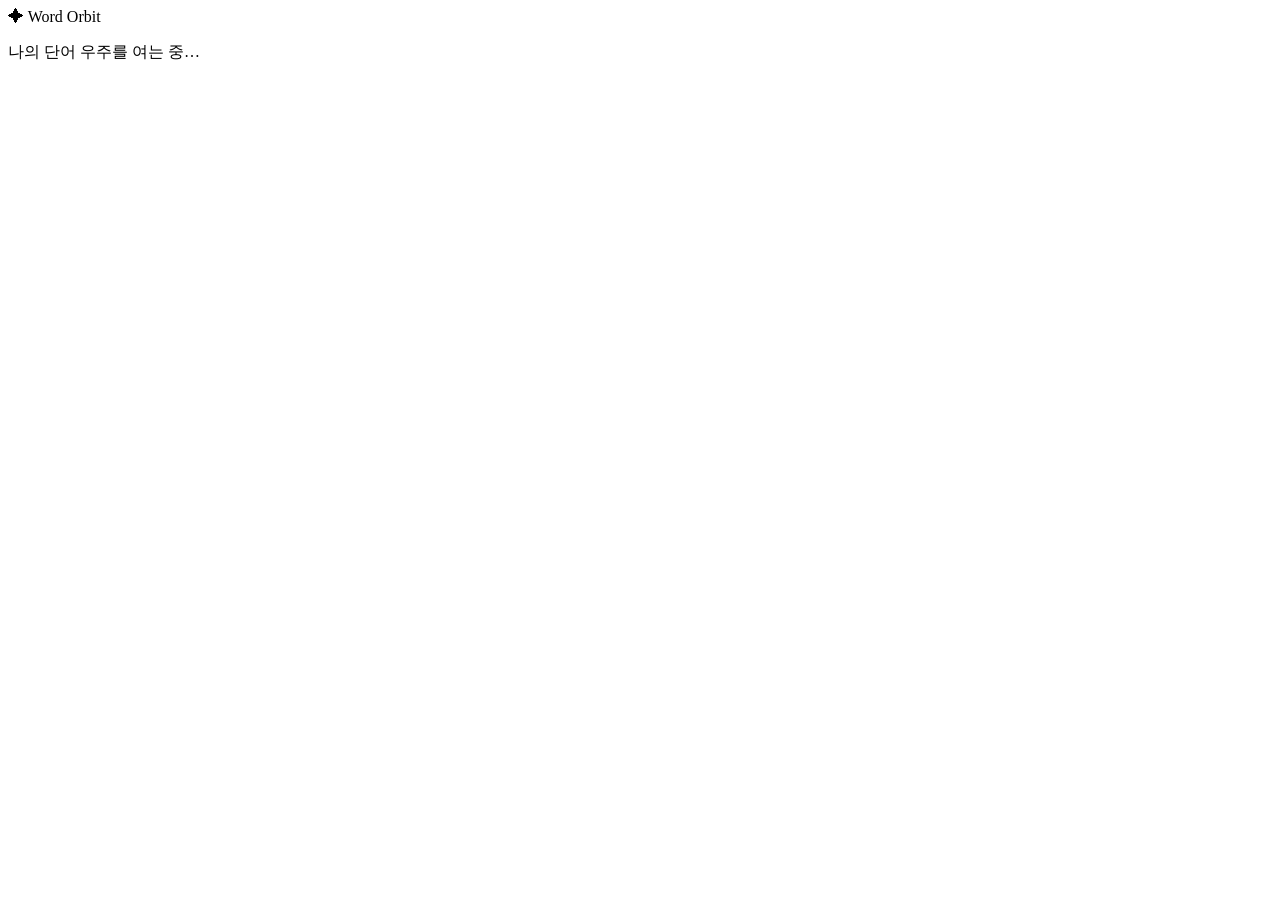
==== index.html @ 505b6090 "Add files via upload" ====
<!doctype html>
<html lang="ko">
<head>
  <meta charset="utf-8">
  <meta name="viewport" content="width=device-width, initial-scale=1, viewport-fit=cover">
  <title>Word Orbit · 나의 단어 우주</title>
  <meta name="description" content="책에서 만난 단어가 오래 남는 기억으로. 서버 없이 동작하는 아이 단어장.">
  <meta name="theme-color" content="#6d5bd0">
  <link rel="manifest" href="manifest.webmanifest">
  <link rel="icon" href="icons/icon.svg" type="image/svg+xml">
  <link rel="apple-touch-icon" href="icons/icon-192.png">
  <meta name="apple-mobile-web-app-capable" content="yes">
  <meta name="apple-mobile-web-app-title" content="Word Orbit">
  <link rel="stylesheet" href="css/app.css">
</head>
<body>
  <div id="app"><div class="onboard"><div class="brand big">✦ Word Orbit</div><p class="muted">나의 단어 우주를 여는 중…</p></div></div>
  <div id="dialog" hidden></div>
  <div id="toasts"></div>
  <script>
    // 시작 중 문제가 생기면 화면에 원인을 보여줍니다 (개발자 도구 없이도 확인 가능)
    window.__woShowError = function (msg) {
      var el = document.getElementById('app');
      el.innerHTML = '<div class="onboard"><div class="brand big">✦ Word Orbit</div><h2>앱을 여는 중 문제가 생겼어요</h2><p class="info-line" style="word-break:break-all">' + String(msg).replace(/</g, '&lt;') + '</p><p class="muted small">터미널의 서버가 켜져 있는지 확인하고 Cmd+Shift+R로 새로고침해 보세요. 이 메시지를 그대로 Claude에게 보내주면 원인을 찾을 수 있어요.</p></div>';
    };
    window.addEventListener('error', function (e) { window.__woShowError((e.message || e.type) + (e.filename ? ' @ ' + e.filename.split('/').pop() + ':' + e.lineno : '')); });
    window.addEventListener('unhandledrejection', function (e) { window.__woShowError(e.reason && e.reason.message ? e.reason.message : e.reason); });
    window.__woBootTimer = setTimeout(function () { if (!window.__woBooted) window.__woShowError('10초 안에 앱이 열리지 않았어요. 서버(터미널)가 꺼졌거나 브라우저가 옛 파일을 들고 있을 수 있어요.'); }, 10000);
  </script>
  <script type="module" src="js/app.js?v=5"></script>
</body>
</html>
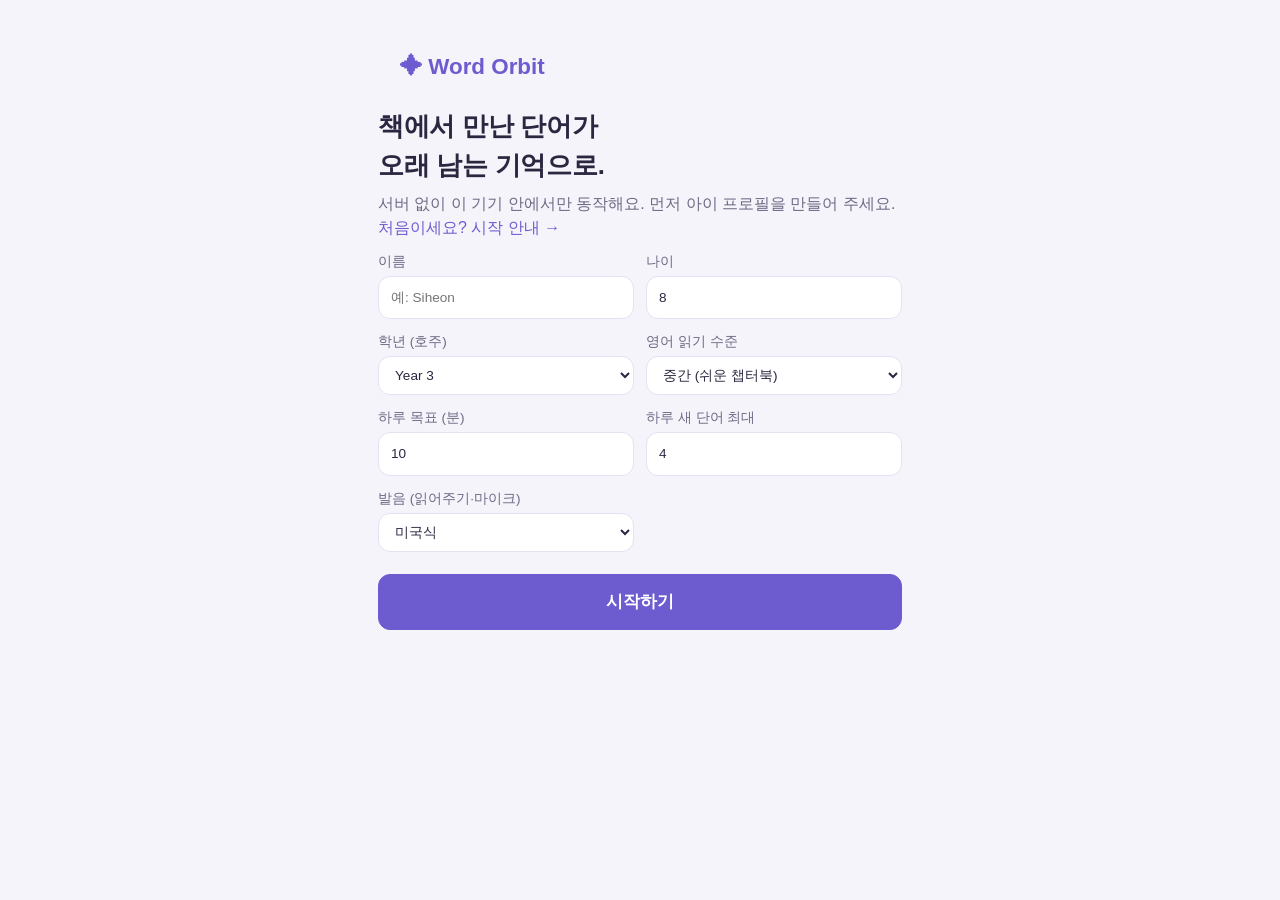
==== commit 35241215: "Add files via upload" ====
--- a/index.html
+++ b/index.html
@@ -21,12 +21,12 @@
     // 시작 중 문제가 생기면 화면에 원인을 보여줍니다 (개발자 도구 없이도 확인 가능)
     window.__woShowError = function (msg) {
       var el = document.getElementById('app');
-      el.innerHTML = '<div class="onboard"><div class="brand big">✦ Word Orbit</div><h2>앱을 여는 중 문제가 생겼어요</h2><p class="info-line" style="word-break:break-all">' + String(msg).replace(/</g, '&lt;') + '</p><p class="muted small">터미널의 서버가 켜져 있는지 확인하고 Cmd+Shift+R로 새로고침해 보세요. 이 메시지를 그대로 Claude에게 보내주면 원인을 찾을 수 있어요.</p></div>';
+      el.innerHTML = '<div class="onboard"><div class="brand big">✦ Word Orbit</div><h2>앱을 여는 중 문제가 생겼어요</h2><p class="info-line" style="word-break:break-all">' + String(msg).replace(/</g, '&lt;') + '</p><p class="muted small">인터넷 연결을 확인하고 앱을 완전히 닫았다가 다시 열어 보세요. 계속되면 이 화면을 캡처해서 앱을 알려준 분께 보내주세요.</p></div>';
     };
     window.addEventListener('error', function (e) { window.__woShowError((e.message || e.type) + (e.filename ? ' @ ' + e.filename.split('/').pop() + ':' + e.lineno : '')); });
     window.addEventListener('unhandledrejection', function (e) { window.__woShowError(e.reason && e.reason.message ? e.reason.message : e.reason); });
-    window.__woBootTimer = setTimeout(function () { if (!window.__woBooted) window.__woShowError('10초 안에 앱이 열리지 않았어요. 서버(터미널)가 꺼졌거나 브라우저가 옛 파일을 들고 있을 수 있어요.'); }, 10000);
+    window.__woBootTimer = setTimeout(function () { if (!window.__woBooted) window.__woShowError('10초 안에 앱이 열리지 않았어요. 인터넷이 느리거나 브라우저가 옛 파일을 들고 있을 수 있어요.'); }, 10000);
   </script>
-  <script type="module" src="js/app.js?v=5"></script>
+  <script type="module" src="js/app.js?v=7"></script>
 </body>
 </html>
--- a/css/app.css
+++ b/css/app.css
@@ -0,0 +1,194 @@
+:root {
+  --bg: #f6f4fb; --panel: #ffffff; --soft: #efeaf9; --ink: #2b2740; --muted: #6e6a85; --line: #e6e1f2;
+  --accent: #6d5bd0; --accent-2: #b9a8ff; --ok: #2f9e6b; --warn: #d9822b; --danger: #c94f4f;
+  --purple: #b9a8ff; --green: #a8d8b9; --orange: #f5cf9a; --blue: #a9cdef; --pink: #f3b7d0;
+  --radius: 18px; --shadow: 0 8px 30px rgba(80, 60, 160, .08);
+}
+* { box-sizing: border-box; }
+html, body { margin: 0; background: var(--bg); color: var(--ink); font: 16px/1.55 -apple-system, "Segoe UI", "Apple SD Gothic Neo", "Noto Sans KR", Roboto, sans-serif; -webkit-font-smoothing: antialiased; }
+a { color: var(--accent); text-decoration: none; }
+h1 { font-size: 1.7rem; margin: .1em 0 .2em; letter-spacing: -.01em; }
+h2 { font-size: 1.3rem; margin: .2em 0; } h3 { font-size: 1.05rem; margin: .2em 0 .5em; }
+p { margin: .35em 0; }
+.muted { color: var(--muted); } .small { font-size: .85rem; } .center { text-align: center; }
+.eyebrow { font-size: .72rem; letter-spacing: .14em; color: var(--accent); font-weight: 700; margin: 0 0 .3em; }
+.spark { color: #e9b74a; }
+em { font-style: normal; color: var(--accent); }
+
+#app { display: flex; min-height: 100vh; }
+.sidebar { width: 230px; background: var(--panel); border-right: 1px solid var(--line); padding: 20px 14px; display: flex; flex-direction: column; gap: 18px; position: sticky; top: 0; height: 100vh; }
+.brand { font-weight: 800; color: var(--accent); font-size: 1.1rem; } .brand.big { font-size: 1.4rem; }
+.sidebar nav { display: flex; flex-direction: column; gap: 4px; }
+.sidebar nav a { display: flex; gap: 10px; align-items: center; padding: 10px 12px; border-radius: 12px; color: var(--ink); }
+.sidebar nav a small { display: block; color: var(--muted); font-size: .72rem; }
+.sidebar nav a.active, .sidebar nav a:hover { background: var(--soft); }
+.sidebar nav .ic { width: 22px; text-align: center; color: var(--accent); }
+.side-foot { margin-top: auto; } .side-foot label { display: block; font-size: .75rem; color: var(--muted); }
+.side-foot select, .side-foot input { width: 100%; }
+.scrim { display: none; }
+main { flex: 1; min-width: 0; display: flex; flex-direction: column; }
+.topbar { display: flex; align-items: center; gap: 12px; padding: calc(12px + env(safe-area-inset-top, 0px)) 18px 12px; background: var(--panel); border-bottom: 1px solid var(--line); position: sticky; top: 0; z-index: 5; }
+.topbar-title { font-weight: 600; flex: 1; }
+.avatar { width: 34px; height: 34px; border-radius: 50%; background: var(--orange); display: grid; place-items: center; font-weight: 700; }
+.page { padding: 22px 20px 40px; max-width: 860px; width: 100%; margin: 0 auto; }
+.app-footer { margin-top: auto; display: flex; justify-content: space-between; padding: 14px 20px; color: var(--muted); font-size: .8rem; }
+
+.panel { background: var(--panel); border: 1px solid var(--line); border-radius: var(--radius); padding: 20px; margin: 16px 0; box-shadow: var(--shadow); }
+.panel.soft { background: var(--soft); border: none; box-shadow: none; }
+.panel.hero { background: linear-gradient(180deg, #f3effc, #fff); }
+.hero-title { font-size: 1.9rem; line-height: 1.2; margin: 10px 0 4px; }
+.row { display: flex; gap: 12px; align-items: center; } .between { justify-content: space-between; } .wrap { flex-wrap: wrap; }
+.pill { display: inline-block; background: var(--soft); color: var(--accent); border-radius: 999px; padding: 4px 12px; font-size: .8rem; font-weight: 600; }
+.text-link { background: none; border: none; color: var(--accent); cursor: pointer; font: inherit; padding: 0; }
+.info-line { background: #fff7e8; border-left: 3px solid var(--warn); padding: 8px 12px; border-radius: 8px; font-size: .9rem; }
+
+button, .btn { font: inherit; border-radius: 12px; border: 1px solid var(--line); background: var(--panel); color: var(--ink); padding: 10px 16px; cursor: pointer; display: inline-flex; align-items: center; gap: 6px; }
+button:disabled { opacity: .5; cursor: default; }
+.primary { background: var(--accent); color: #fff; border-color: var(--accent); font-weight: 600; }
+.ghost { background: transparent; } .ghost.danger { color: var(--danger); }
+.big { padding: 14px 22px; font-size: 1.05rem; width: 100%; justify-content: center; margin-top: 12px; }
+.small { padding: 6px 12px; font-size: .85rem; }
+.icon-btn { border: none; background: transparent; font-size: 1.2rem; padding: 4px 8px; cursor: pointer; }
+.button-row { display: flex; gap: 10px; flex-wrap: wrap; margin-top: 14px; }
+input, select, textarea { font: inherit; padding: 10px 12px; border: 1px solid var(--line); border-radius: 12px; background: #fff; color: var(--ink); width: 100%; }
+label { display: block; font-size: .85rem; color: var(--muted); }
+label input, label select { margin-top: 4px; }
+.form-grid { display: grid; grid-template-columns: repeat(auto-fit, minmax(180px, 1fr)); gap: 12px; margin: 10px 0; }
+.form-grid .wide { grid-column: 1 / -1; }
+.chk { display: flex; align-items: center; gap: 8px; color: var(--ink); } .chk input { width: auto; margin: 0; }
+.tabs { display: flex; gap: 6px; flex-wrap: wrap; margin: 12px 0 4px; }
+.tab { border-radius: 999px; padding: 8px 14px; } .tab.active { background: var(--ink); color: #fff; border-color: var(--ink); }
+
+/* orbs */
+.orbit-stage { position: relative; height: 240px; margin: 18px 0 8px; }
+.orbit-stage.small { height: 150px; }
+.ring { position: absolute; border: 1px dashed #d9d2ef; border-radius: 50%; left: 50%; top: 50%; transform: translate(-50%, -50%); }
+.r1 { width: 62%; height: 150px; } .r2 { width: 92%; height: 220px; }
+.orbit-stage.small .r1, .orbit-stage.small .r2 { display: none; }
+.orbit-pos { position: absolute; transform: translate(-50%, -50%); }
+.p0 { left: 12%; top: 50%; } .p1 { left: 36%; top: 72%; } .p2 { left: 58%; top: 26%; } .p3 { left: 82%; top: 55%; } .p4 { left: 50%; top: 45%; }
+.orbit-stage.small .p0 { left: 15%; } .orbit-stage.small .p1 { left: 32%; top: 50%; } .orbit-stage.small .p2 { left: 50%; top: 50%; } .orbit-stage.small .p3 { left: 68%; top: 50%; } .orbit-stage.small .p4 { left: 85%; top: 50%; }
+.orb-wrap { background: none; border: none; padding: 0; display: flex; flex-direction: column; align-items: center; gap: 6px; cursor: pointer; }
+.orb-wrap:disabled { cursor: default; }
+.orb { width: 64px; height: 64px; border-radius: 50%; position: relative; display: block; box-shadow: inset -8px -10px 18px rgba(0,0,0,.12), inset 6px 8px 14px rgba(255,255,255,.7), 0 10px 20px rgba(80,60,160,.15); animation: float 5s ease-in-out infinite; }
+.orb-wrap.small .orb { width: 44px; height: 44px; animation: none; }
+.orb.purple { background: var(--purple); } .orb.green { background: var(--green); } .orb.orange { background: var(--orange); } .orb.blue { background: var(--blue); } .orb.pink { background: var(--pink); }
+.orb.new { opacity: .75; filter: saturate(.6); } .orb.growing { opacity: .95; } .orb.mastered { box-shadow: inset -8px -10px 18px rgba(0,0,0,.12), inset 6px 8px 14px rgba(255,255,255,.8), 0 0 0 4px #fff, 0 0 0 6px var(--accent-2), 0 10px 22px rgba(80,60,160,.25); }
+.orb .glint { position: absolute; left: 18%; top: 14%; width: 26%; height: 18%; background: rgba(255,255,255,.85); border-radius: 50%; transform: rotate(-25deg); }
+.orb-label { background: #fff; border-radius: 999px; padding: 3px 10px; font-size: .8rem; box-shadow: var(--shadow); }
+@keyframes float { 0%, 100% { transform: translateY(0); } 50% { transform: translateY(-6px); } }
+.stage-counts { display: grid; grid-template-columns: repeat(3, 1fr); gap: 10px; margin-top: 14px; }
+.stage-counts div { background: #fff; border: 1px solid var(--line); border-radius: 14px; padding: 10px; text-align: center; }
+.stage-counts b { display: block; font-size: 1.25rem; } .stage-counts span { font-size: .78rem; color: var(--muted); }
+.orb-grid { display: grid; grid-template-columns: repeat(auto-fill, minmax(170px, 1fr)); gap: 10px; margin-top: 12px; }
+.orb-card { background: #fff; border: 1px solid var(--line); border-radius: 16px; padding: 10px 12px; display: grid; grid-template-columns: 44px 1fr; gap: 10px; align-items: center; cursor: pointer; min-height: 68px; }
+.orb-card .orb-wrap.small { width: 44px; }
+.orb-card-text, .orb-card > div { display: flex; flex-direction: column; min-width: 0; gap: 1px; }
+.orb-card b { font-size: .98rem; line-height: 1.25; overflow: hidden; text-overflow: ellipsis; white-space: nowrap; }
+.orb-card span, .orb-card small { font-size: .76rem; color: var(--muted); white-space: nowrap; overflow: hidden; text-overflow: ellipsis; }
+.orb-card small { color: var(--accent); }
+@media (max-width: 480px) { .orb-grid { grid-template-columns: 1fr 1fr; gap: 8px; } .orb-card { padding: 8px 10px; grid-template-columns: 40px 1fr; gap: 8px; } .orb-card b { font-size: .92rem; } }
+
+/* mission */
+.mission-grid { display: grid; grid-template-columns: repeat(auto-fit, minmax(140px, 1fr)); gap: 10px; margin: 12px 0; }
+.mission-grid div { background: var(--soft); border-radius: 14px; padding: 10px 12px; display: flex; justify-content: space-between; align-items: center; }
+.mission-grid span { font-size: .85rem; color: var(--muted); }
+.bignum { text-align: center; } .bignum b { font-size: 2.4rem; line-height: 1; display: block; color: var(--accent); } .bignum span { font-size: .78rem; color: var(--muted); }
+.three { display: grid; grid-template-columns: repeat(auto-fit, minmax(180px, 1fr)); gap: 12px; }
+.three p { font-size: .88rem; color: var(--muted); }
+
+/* study */
+.study { max-width: 620px; margin: 16px auto; }
+.word-title { font-size: 2.2rem; margin: .1em 0; }
+.definition { font-size: 1.25rem; font-weight: 600; margin: 8px 0; }
+.context { background: var(--soft); border-radius: 14px; padding: 12px 14px; margin: 12px 0; } .context p { margin: 4px 0 0; font-style: italic; }
+.example { color: var(--muted); }
+.options { display: grid; gap: 8px; margin: 14px 0; }
+.option { justify-content: flex-start; text-align: left; padding: 12px 14px; }
+.option span { background: var(--soft); color: var(--accent); border-radius: 8px; width: 26px; height: 26px; display: grid; place-items: center; font-weight: 700; font-size: .85rem; flex: none; }
+.option.chosen { border-color: var(--accent); background: #f3effc; }
+.free-answer { display: flex; flex-direction: column; gap: 8px; margin: 12px 0; }
+.free-answer input { font-size: 1.3rem; letter-spacing: .06em; }
+.letters { letter-spacing: .2em; font-family: monospace; }
+.hint-box { background: #fff7e8; border-radius: 12px; padding: 10px 14px; margin: 8px 0; }
+.feedback { border-radius: 14px; padding: 14px; margin-top: 14px; }
+.feedback.success { background: #e8f7ef; } .feedback.retry { background: #fdeeee; }
+.feedback .primary { margin-top: 8px; }
+
+/* add */
+.photo-box { background: var(--soft); border-radius: 14px; min-height: 160px; display: grid; place-items: center; color: var(--muted); overflow: hidden; margin: 10px 0; }
+.photo-box img { max-width: 100%; max-height: 360px; display: block; }
+.found { border-top: 1px solid var(--line); padding: 10px 0; display: grid; gap: 6px; } .found.off { opacity: .45; }
+.found input[type=text], .found input:not([type]) { font-size: .95rem; }
+
+/* books */
+.chips { display: flex; gap: 6px; flex-wrap: wrap; margin-top: 8px; }
+.chip { border-radius: 999px; padding: 6px 12px; font-size: .9rem; } .chip.on { background: var(--accent); color: #fff; border-color: var(--accent); }
+.badges { display: flex; gap: 6px; flex-wrap: wrap; margin: 6px 0; }
+.badge { font-size: .78rem; background: var(--soft); border-radius: 999px; padding: 3px 10px; } .badge.src { background: #e8f7ef; color: #1f6b47; font-weight: 600; }
+
+/* parents */
+.stat-grid { display: grid; grid-template-columns: repeat(auto-fit, minmax(140px, 1fr)); gap: 10px; }
+.stat-grid div { background: var(--soft); border-radius: 14px; padding: 12px; } .stat-grid b { font-size: 1.5rem; display: block; } .stat-grid span { font-size: .78rem; color: var(--muted); }
+.track-grid { display: grid; grid-template-columns: repeat(4, 1fr); gap: 6px; margin: 10px 0; }
+.track-grid div { background: var(--soft); border-radius: 10px; padding: 8px; text-align: center; } .track-grid span { font-size: .72rem; color: var(--muted); display: block; }
+
+/* onboarding, dialog, toast */
+.onboard { max-width: 520px; margin: 40px auto; padding: 20px; }
+#dialog[hidden] { display: none; }
+#dialog { position: fixed; inset: 0; background: rgba(30,20,60,.35); display: grid; place-items: center; z-index: 20; padding: 16px; }
+.dlg { background: #fff; border-radius: 20px; padding: 20px; width: min(560px, 100%); max-height: 90vh; overflow: auto; display: grid; gap: 8px; }
+#toasts { position: fixed; bottom: 18px; left: 50%; transform: translateX(-50%); display: flex; flex-direction: column; gap: 8px; z-index: 30; width: min(480px, 92vw); }
+.toast { background: var(--ink); color: #fff; padding: 10px 16px; border-radius: 12px; opacity: 0; transform: translateY(8px); transition: .25s; font-size: .92rem; }
+.toast.show { opacity: 1; transform: none; } .toast.success { background: var(--ok); } .toast.error { background: var(--danger); }
+
+@media (max-width: 760px) {
+  .sidebar { position: fixed; left: -240px; z-index: 15; transition: left .2s; box-shadow: 0 0 40px rgba(0,0,0,.2); }
+  .sidebar.open { left: 0; }
+  .scrim.show { display: block; position: fixed; inset: 0; background: rgba(0,0,0,.3); z-index: 10; }
+  .page { padding: 10px 14px 32px; }
+  .topbar { padding: 8px 14px; }
+  .hero-title { font-size: 1.5rem; } .word-title { font-size: 1.8rem; }
+  .track-grid { grid-template-columns: repeat(2, 1fr); }
+}
+@media (max-width: 480px) {
+  .page > .row.between { flex-direction: column; align-items: flex-start; }
+  .page > .row.between .btn { align-self: stretch; justify-content: center; }
+  .mission-grid { grid-template-columns: 1fr; }
+}
+
+/* 페이지 글 탭해서 고르기 */
+.page-text { background: var(--soft); border-radius: 14px; padding: 12px 14px; max-height: 360px; overflow: auto; line-height: 1.9; font-size: 1.05rem; }
+.page-text p { margin: 0 0 .3em; }
+.tapword { cursor: pointer; border-radius: 6px; padding: 1px 3px; }
+.tapword:hover { background: #fff; }
+.tapword.on { background: var(--accent); color: #fff; }
+.tapword.had { text-decoration: underline; text-decoration-color: var(--accent-2); text-underline-offset: 3px; }
+
+/* 온보딩(첫 화면): 사이드바 없는 단독 화면 — 폰에서 위 여백·가로 넘침 방지 */
+#app:has(> .onboard) { display: block; }
+.onboard { width: 100%; max-width: 560px; margin: 0 auto; padding: calc(24px + env(safe-area-inset-top, 0px)) 18px 40px; }
+.onboard .brand.big { margin-bottom: 8px; }
+.onboard h1 { font-size: 1.6rem; }
+
+/* 책 카드 */
+.badge.prc { background: #eef3fb; color: #2b4f8a; }
+.badge.burden-easy { background: #eef7ee; } .badge.burden-fit { background: #e8f7ef; color: #1f6b47; } .badge.burden-stretch { background: #fff3e0; color: #8a4b00; } .badge.burden-together { background: #fdeeee; color: #8a1f1f; }
+.panel.book.award { border-color: #cfe7d8; }
+.panel.book h2 { margin-bottom: 0; }
+
+/* 나의 책장 */
+.shelf-panel { background: linear-gradient(180deg, #fff, #fbf8f2); }
+.shelf { position: relative; display: flex; align-items: flex-end; gap: 4px; flex-wrap: wrap; padding: 12px 10px 14px; min-height: 120px; }
+.shelf-board { position: absolute; left: 0; right: 0; bottom: 0; height: 12px; background: linear-gradient(180deg, #c9a97a, #a8834f); border-radius: 3px; box-shadow: 0 6px 10px rgba(80,50,20,.18); }
+.spine { position: relative; width: 34px; border: none; border-radius: 4px 4px 2px 2px; padding: 8px 0 22px; cursor: pointer; box-shadow: inset -4px 0 8px rgba(0,0,0,.12), inset 3px 0 6px rgba(255,255,255,.45), 0 2px 4px rgba(0,0,0,.15); display: flex; flex-direction: column; align-items: center; justify-content: flex-start; transition: transform .15s; margin-bottom: 12px; }
+.spine:hover { transform: translateY(-6px); }
+.spine-title { writing-mode: vertical-rl; text-orientation: mixed; font-size: .7rem; line-height: 1.1; font-weight: 600; color: #2b2740; max-height: 100%; overflow: hidden; text-overflow: ellipsis; white-space: nowrap; letter-spacing: .02em; }
+.spine-mark { position: absolute; bottom: 6px; font-size: .7rem; color: #4a4470; }
+.spine.new { animation: slideIn .6s cubic-bezier(.2,.9,.3,1.2); }
+@keyframes slideIn { 0% { transform: translateY(-60px) rotate(-8deg); opacity: 0; } 60% { transform: translateY(4px) rotate(2deg); opacity: 1; } 100% { transform: none; } }
+.shelf-panel.empty .shelf { min-height: 90px; }
+@media (max-width: 480px) { .spine { width: 30px; } }
+.icon-btn:disabled { opacity: .25; }
+#rl-prev, #rl-next { font-size: 1.6rem; line-height: 1; }
+.orb-wrap.small .orb-label { display: none; }
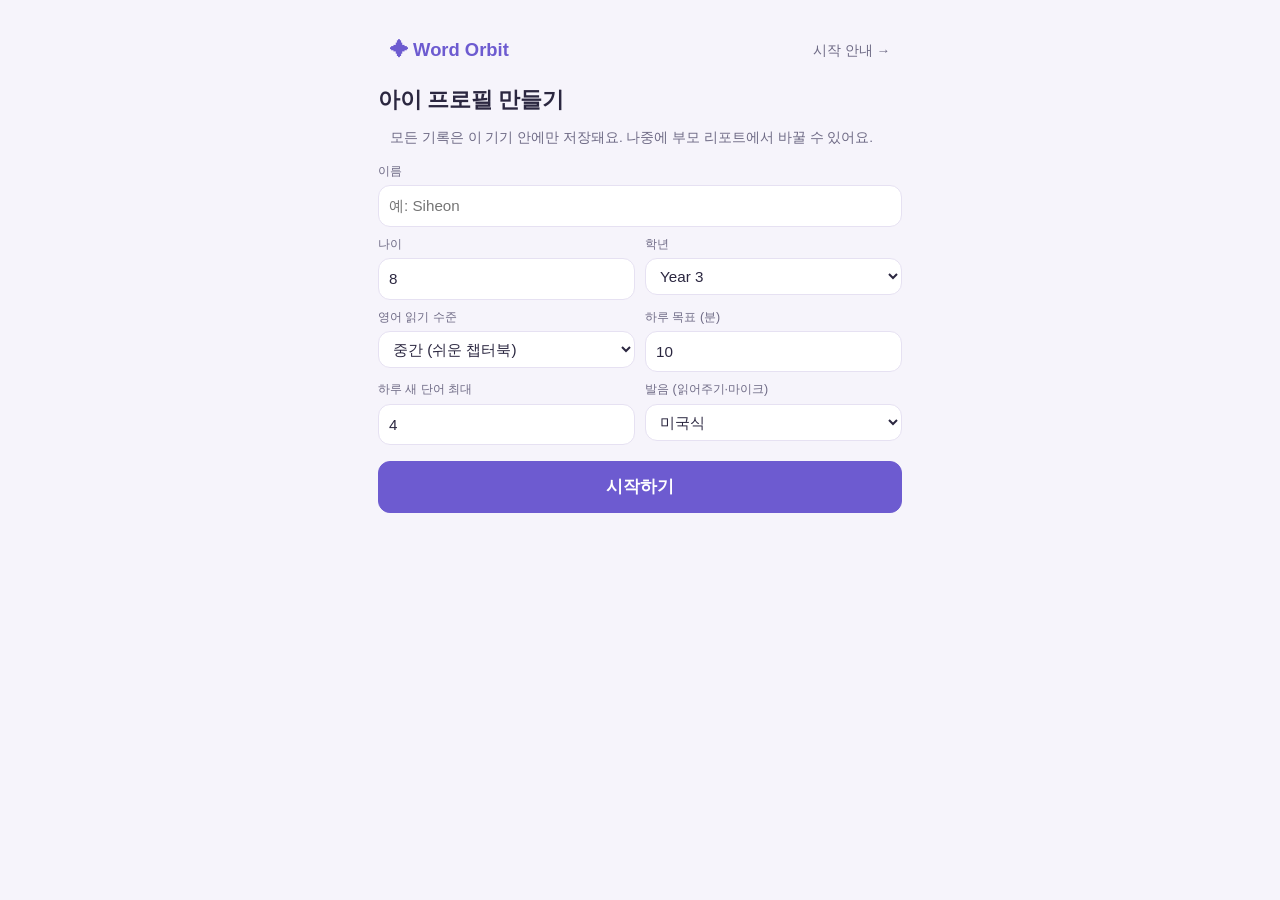
==== commit f2ea9be4: "Add files via upload" ====
--- a/index.html
+++ b/index.html
@@ -10,6 +10,8 @@
   <link rel="icon" href="icons/icon.svg" type="image/svg+xml">
   <link rel="apple-touch-icon" href="icons/icon-192.png">
   <meta name="apple-mobile-web-app-capable" content="yes">
+  <meta name="apple-mobile-web-app-status-bar-style" content="black-translucent">
+  <meta name="mobile-web-app-capable" content="yes">
   <meta name="apple-mobile-web-app-title" content="Word Orbit">
   <link rel="stylesheet" href="css/app.css">
 </head>
@@ -23,10 +25,11 @@
       var el = document.getElementById('app');
       el.innerHTML = '<div class="onboard"><div class="brand big">✦ Word Orbit</div><h2>앱을 여는 중 문제가 생겼어요</h2><p class="info-line" style="word-break:break-all">' + String(msg).replace(/</g, '&lt;') + '</p><p class="muted small">인터넷 연결을 확인하고 앱을 완전히 닫았다가 다시 열어 보세요. 계속되면 이 화면을 캡처해서 앱을 알려준 분께 보내주세요.</p></div>';
     };
-    window.addEventListener('error', function (e) { window.__woShowError((e.message || e.type) + (e.filename ? ' @ ' + e.filename.split('/').pop() + ':' + e.lineno : '')); });
-    window.addEventListener('unhandledrejection', function (e) { window.__woShowError(e.reason && e.reason.message ? e.reason.message : e.reason); });
+    // 앱이 열리기 전(부팅 중) 오류만 화면에 보여줍니다. 열린 뒤의 오류는 콘솔에만 남기고 화면은 유지합니다.
+    window.addEventListener('error', function (e) { if (window.__woBooted) { console.warn('[wo]', e.message); return; } if (e.message === 'Script error.' && !e.filename) return; window.__woShowError((e.message || e.type) + (e.filename ? ' @ ' + e.filename.split('/').pop() + ':' + e.lineno : '')); });
+    window.addEventListener('unhandledrejection', function (e) { if (window.__woBooted) { console.warn('[wo]', e.reason); return; } window.__woShowError(e.reason && e.reason.message ? e.reason.message : e.reason); });
     window.__woBootTimer = setTimeout(function () { if (!window.__woBooted) window.__woShowError('10초 안에 앱이 열리지 않았어요. 인터넷이 느리거나 브라우저가 옛 파일을 들고 있을 수 있어요.'); }, 10000);
   </script>
-  <script type="module" src="js/app.js?v=7"></script>
+  <script type="module" src="js/app.js?v=8"></script>
 </body>
 </html>
--- a/css/app.css
+++ b/css/app.css
@@ -5,6 +5,7 @@
   --radius: 18px; --shadow: 0 8px 30px rgba(80, 60, 160, .08);
 }
 * { box-sizing: border-box; }
+html { background: var(--bg); }
 html, body { margin: 0; background: var(--bg); color: var(--ink); font: 16px/1.55 -apple-system, "Segoe UI", "Apple SD Gothic Neo", "Noto Sans KR", Roboto, sans-serif; -webkit-font-smoothing: antialiased; }
 a { color: var(--accent); text-decoration: none; }
 h1 { font-size: 1.7rem; margin: .1em 0 .2em; letter-spacing: -.01em; }
@@ -59,23 +60,24 @@
 .tabs { display: flex; gap: 6px; flex-wrap: wrap; margin: 12px 0 4px; }
 .tab { border-radius: 999px; padding: 8px 14px; } .tab.active { background: var(--ink); color: #fff; border-color: var(--ink); }
 
-/* orbs */
-.orbit-stage { position: relative; height: 240px; margin: 18px 0 8px; }
-.orbit-stage.small { height: 150px; }
+/* orbs — 궤도 무대: 화면 폭에 비례해 줄어들고 위치는 타원 위 고정 비율 */
+.orbit-stage { position: relative; width: 100%; aspect-ratio: 16 / 10; max-height: 300px; margin: 14px 0 6px; --orb: clamp(46px, 13vw, 66px); }
+.orbit-stage.small { aspect-ratio: 16 / 6; max-height: 150px; --orb: clamp(40px, 11vw, 56px); }
 .ring { position: absolute; border: 1px dashed #d9d2ef; border-radius: 50%; left: 50%; top: 50%; transform: translate(-50%, -50%); }
-.r1 { width: 62%; height: 150px; } .r2 { width: 92%; height: 220px; }
+.r1 { width: 58%; height: 58%; } .r2 { width: 92%; height: 92%; }
 .orbit-stage.small .r1, .orbit-stage.small .r2 { display: none; }
 .orbit-pos { position: absolute; transform: translate(-50%, -50%); }
-.p0 { left: 12%; top: 50%; } .p1 { left: 36%; top: 72%; } .p2 { left: 58%; top: 26%; } .p3 { left: 82%; top: 55%; } .p4 { left: 50%; top: 45%; }
-.orbit-stage.small .p0 { left: 15%; } .orbit-stage.small .p1 { left: 32%; top: 50%; } .orbit-stage.small .p2 { left: 50%; top: 50%; } .orbit-stage.small .p3 { left: 68%; top: 50%; } .orbit-stage.small .p4 { left: 85%; top: 50%; }
+.p0 { left: 11%; top: 52%; } .p1 { left: 33%; top: 80%; } .p2 { left: 52%; top: 22%; } .p3 { left: 84%; top: 46%; } .p4 { left: 66%; top: 74%; }
+.orbit-stage.small .p0 { left: 12%; top: 50%; } .orbit-stage.small .p1 { left: 31%; top: 50%; } .orbit-stage.small .p2 { left: 50%; top: 50%; } .orbit-stage.small .p3 { left: 69%; top: 50%; } .orbit-stage.small .p4 { left: 88%; top: 50%; }
 .orb-wrap { background: none; border: none; padding: 0; display: flex; flex-direction: column; align-items: center; gap: 6px; cursor: pointer; }
 .orb-wrap:disabled { cursor: default; }
-.orb { width: 64px; height: 64px; border-radius: 50%; position: relative; display: block; box-shadow: inset -8px -10px 18px rgba(0,0,0,.12), inset 6px 8px 14px rgba(255,255,255,.7), 0 10px 20px rgba(80,60,160,.15); animation: float 5s ease-in-out infinite; }
+.orb { width: var(--orb, 64px); height: var(--orb, 64px); border-radius: 50%; position: relative; display: block; box-shadow: inset -8px -10px 18px rgba(0,0,0,.12), inset 6px 8px 14px rgba(255,255,255,.7), 0 10px 20px rgba(80,60,160,.15); animation: float 5s ease-in-out infinite; }
 .orb-wrap.small .orb { width: 44px; height: 44px; animation: none; }
+.orbit-stage .orb-wrap.small .orb { width: var(--orb); height: var(--orb); }
 .orb.purple { background: var(--purple); } .orb.green { background: var(--green); } .orb.orange { background: var(--orange); } .orb.blue { background: var(--blue); } .orb.pink { background: var(--pink); }
 .orb.new { opacity: .75; filter: saturate(.6); } .orb.growing { opacity: .95; } .orb.mastered { box-shadow: inset -8px -10px 18px rgba(0,0,0,.12), inset 6px 8px 14px rgba(255,255,255,.8), 0 0 0 4px #fff, 0 0 0 6px var(--accent-2), 0 10px 22px rgba(80,60,160,.25); }
 .orb .glint { position: absolute; left: 18%; top: 14%; width: 26%; height: 18%; background: rgba(255,255,255,.85); border-radius: 50%; transform: rotate(-25deg); }
-.orb-label { background: #fff; border-radius: 999px; padding: 3px 10px; font-size: .8rem; box-shadow: var(--shadow); }
+.orb-label { background: #fff; border-radius: 999px; padding: 2px 9px; font-size: clamp(.68rem, 2.6vw, .8rem); box-shadow: var(--shadow); max-width: 30vw; overflow: hidden; text-overflow: ellipsis; white-space: nowrap; }
 @keyframes float { 0%, 100% { transform: translateY(0); } 50% { transform: translateY(-6px); } }
 .stage-counts { display: grid; grid-template-columns: repeat(3, 1fr); gap: 10px; margin-top: 14px; }
 .stage-counts div { background: #fff; border: 1px solid var(--line); border-radius: 14px; padding: 10px; text-align: center; }
@@ -152,8 +154,8 @@
   .track-grid { grid-template-columns: repeat(2, 1fr); }
 }
 @media (max-width: 480px) {
-  .page > .row.between { flex-direction: column; align-items: flex-start; }
-  .page > .row.between .btn { align-self: stretch; justify-content: center; }
+  .page > .row.between:not(.compact) { flex-direction: column; align-items: flex-start; }
+  .page > .row.between:not(.compact) .btn { align-self: stretch; justify-content: center; }
   .mission-grid { grid-template-columns: 1fr; }
 }
 
@@ -192,3 +194,58 @@
 .icon-btn:disabled { opacity: .25; }
 #rl-prev, #rl-next { font-size: 1.6rem; line-height: 1; }
 .orb-wrap.small .orb-label { display: none; }
+
+.pill { white-space: nowrap; }
+
+
+/* 홈 화면 앱(standalone)에서 상태 표시줄 아래로 배경이 이어지도록 */
+.sidebar { padding-top: calc(20px + env(safe-area-inset-top, 0px)); }
+.onboard { padding-top: calc(24px + env(safe-area-inset-top, 0px)); }
+
+/* 단어 상세 */
+.word-dlg { gap: 10px; }
+.word-dlg textarea { resize: none; overflow: hidden; line-height: 1.5; font-size: 1rem; }
+.word-dlg label { font-size: .8rem; }
+.word-dlg label > .row { margin-bottom: 2px; }
+.icon-btn.small-icon { font-size: .95rem; padding: 0 4px; }
+.text-link.danger { color: var(--danger); font-size: .9rem; }
+.dlg .pill { justify-self: start; align-self: start; }
+
+/* 손글씨 패드 */
+.pad-wrap { margin: 8px 0; }
+.pad { width: 100%; height: 170px; background: #fff; border: 2px solid var(--line); border-radius: 14px; touch-action: none; display: block; cursor: crosshair; }
+
+/* 기억 보관소 — 유리 보관함 */
+.vault-scene { position: relative; padding: 26px 0 0; }
+.chute { position: absolute; left: 4%; top: 6px; width: 46%; height: 70px; border-bottom: 4px solid #d9d2ef; border-left: 4px solid #d9d2ef; border-radius: 0 0 0 40px; transform: rotate(-14deg); transform-origin: right bottom; opacity: .8; pointer-events: none; }
+.vault { position: relative; margin: 0 auto; width: min(100%, 560px); min-height: 220px; border-radius: 120px 120px 26px 26px; background: linear-gradient(180deg, rgba(255,255,255,.55), rgba(233,226,255,.55)); border: 3px solid rgba(255,255,255,.9); box-shadow: inset 0 -30px 40px rgba(120,100,200,.12), inset 0 20px 30px rgba(255,255,255,.7), 0 14px 30px rgba(80,60,160,.15); overflow: hidden; padding: 60px 18px 18px; display: flex; flex-wrap: wrap-reverse; align-content: flex-start; justify-content: center; gap: 6px 4px; }
+.vault::before { content: ''; position: absolute; left: 10%; top: 10px; width: 22%; height: 46%; border-radius: 50%; background: linear-gradient(160deg, rgba(255,255,255,.75), rgba(255,255,255,0)); pointer-events: none; }
+.vault::after { content: ''; position: absolute; left: 0; right: 0; bottom: 0; height: 18px; background: linear-gradient(180deg, rgba(120,100,200,.08), rgba(120,100,200,.2)); }
+.vault .orb-wrap { gap: 3px; }
+.vault .orb { width: 48px; height: 48px; animation: glow 3.2s ease-in-out infinite; box-shadow: inset -6px -8px 14px rgba(0,0,0,.12), inset 5px 6px 12px rgba(255,255,255,.85), 0 0 14px 4px rgba(255,236,160,.75); }
+.vault .orb-wrap:nth-child(2n) .orb { animation-delay: -1.1s; } .vault .orb-wrap:nth-child(3n) .orb { animation-delay: -2.2s; }
+.vault .orb-label { font-size: .7rem; padding: 1px 7px; }
+.vault .orb-wrap-holder.rolling { animation: rollIn 1.6s cubic-bezier(.3,.7,.4,1) both; }
+.vault .orb-wrap-holder.rolling .orb { animation: glow 3.2s ease-in-out 1.6s infinite; }
+.vault-empty { position: absolute; inset: 0; display: grid; place-items: center; text-align: center; padding: 60px 20px 20px; }
+@keyframes glow { 0%, 100% { box-shadow: inset -6px -8px 14px rgba(0,0,0,.12), inset 5px 6px 12px rgba(255,255,255,.85), 0 0 10px 2px rgba(255,236,160,.55); } 50% { box-shadow: inset -6px -8px 14px rgba(0,0,0,.12), inset 5px 6px 12px rgba(255,255,255,.95), 0 0 22px 8px rgba(255,226,120,.9); } }
+@keyframes rollIn { 0% { transform: translate(-220px, -160px) rotate(-540deg); opacity: 0; } 15% { opacity: 1; } 70% { transform: translate(12px, 6px) rotate(40deg); } 85% { transform: translate(-6px, 0) rotate(-10deg); } 100% { transform: none; } }
+.vault-count { text-align: center; margin-top: 10px; }
+.vault-count b { font-size: 1.6rem; color: var(--accent); }
+
+/* 홈 상단 작은 링크 */
+.hero-head { flex-direction: row !important; align-items: center !important; }
+.hero-links { display: flex; gap: 6px; margin-left: auto; }
+.hero-links a { font-size: .74rem; color: var(--muted); background: rgba(255,255,255,.7); border: 1px solid var(--line); border-radius: 999px; padding: 3px 9px; white-space: nowrap; }
+.hero-links a:hover { color: var(--accent); border-color: var(--accent-2); }
+
+/* 온보딩 한 화면에 들어오게 */
+.onboard.compact-form { padding-bottom: 20px; }
+.onboard.compact-form h1 { font-size: 1.35rem; margin: 6px 0 2px; }
+.onboard.compact-form .brand.big { font-size: 1.15rem; margin: 0; }
+.onboard.compact-form .form-grid { grid-template-columns: 1fr 1fr; gap: 8px 10px; margin: 8px 0; }
+.onboard.compact-form .form-grid label { font-size: .78rem; }
+.onboard.compact-form .form-grid label:first-child { grid-column: 1 / -1; }
+.onboard.compact-form input, .onboard.compact-form select { padding: 8px 10px; font-size: .95rem; }
+.onboard.compact-form .big { margin-top: 8px; padding: 12px; }
+.onboard.compact-form > .row a { white-space: nowrap; }
